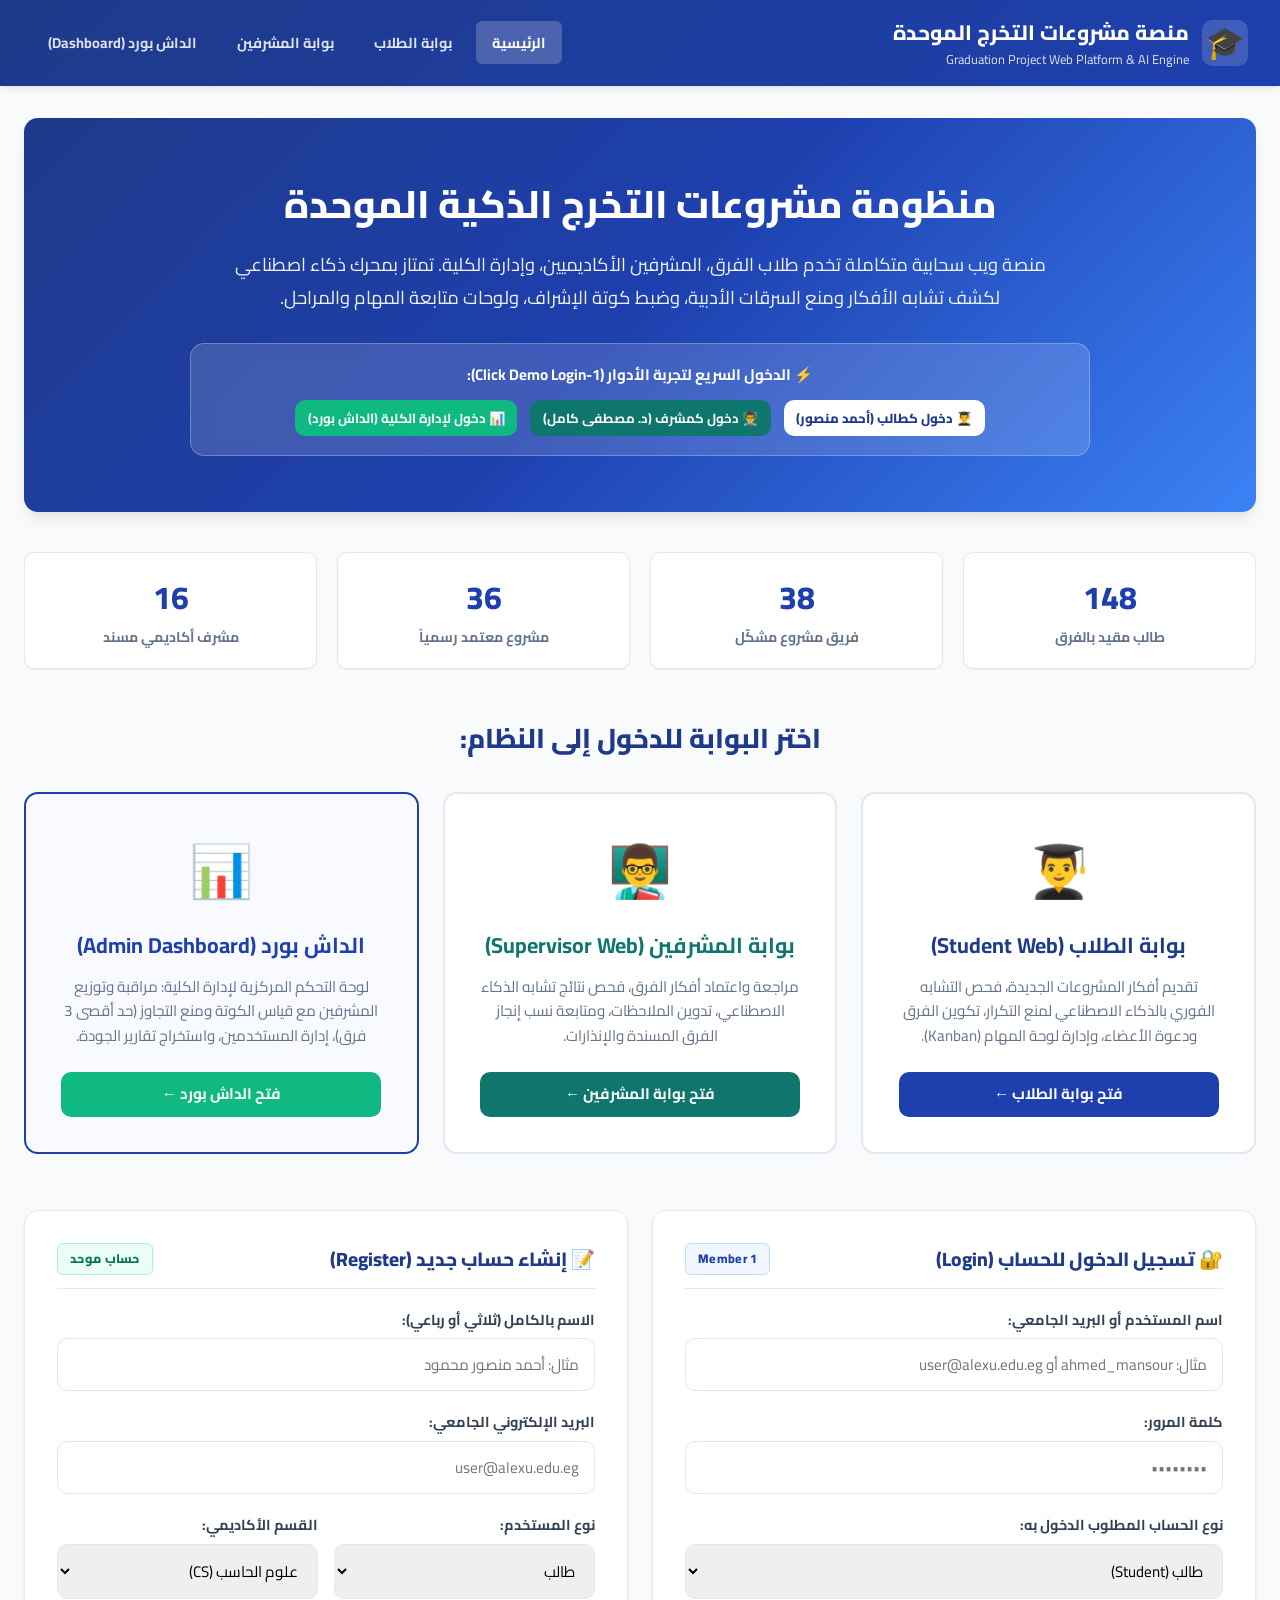
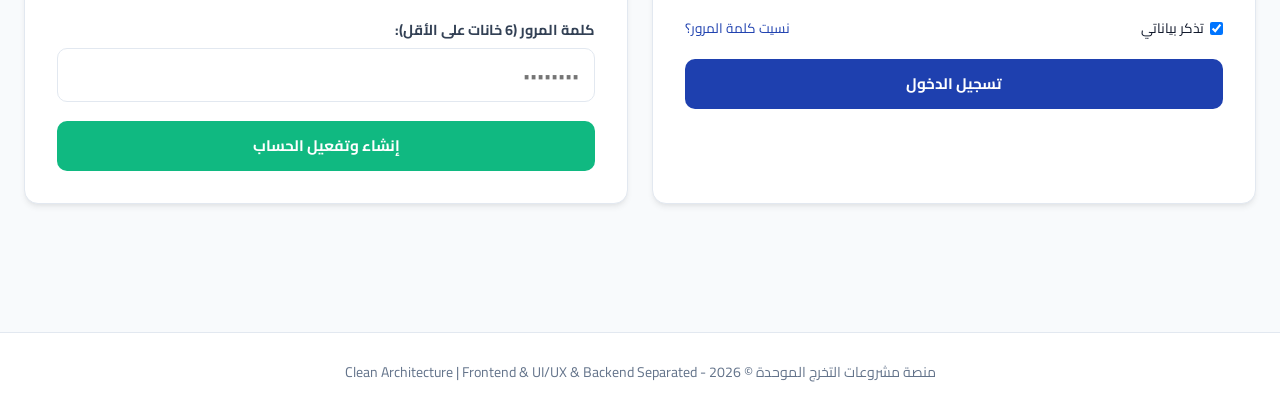
==== index.html @ f9559892 "." ====
<!DOCTYPE html>
<html lang="ar" dir="rtl">
<head>
    <meta charset="UTF-8">
    <meta http-equiv="refresh" content="0; url=Frontend/Pages/index.html">
    <title>جاري التحويل إلى منصة مشروعات التخرج...</title>
    <script>
        window.location.href = "Frontend/Pages/index.html";
    </script>
</head>
<body style="font-family: sans-serif; text-align: center; padding: 3rem;">
    <h2>جاري تحويلك إلى صفحة المنصة الرئيسية...</h2>
    <p>إذا لم يتم التحويل تلقائياً، <a href="Frontend/Pages/index.html">اضغط هنا لفتح الصفحة</a>.</p>
</body>
</html>
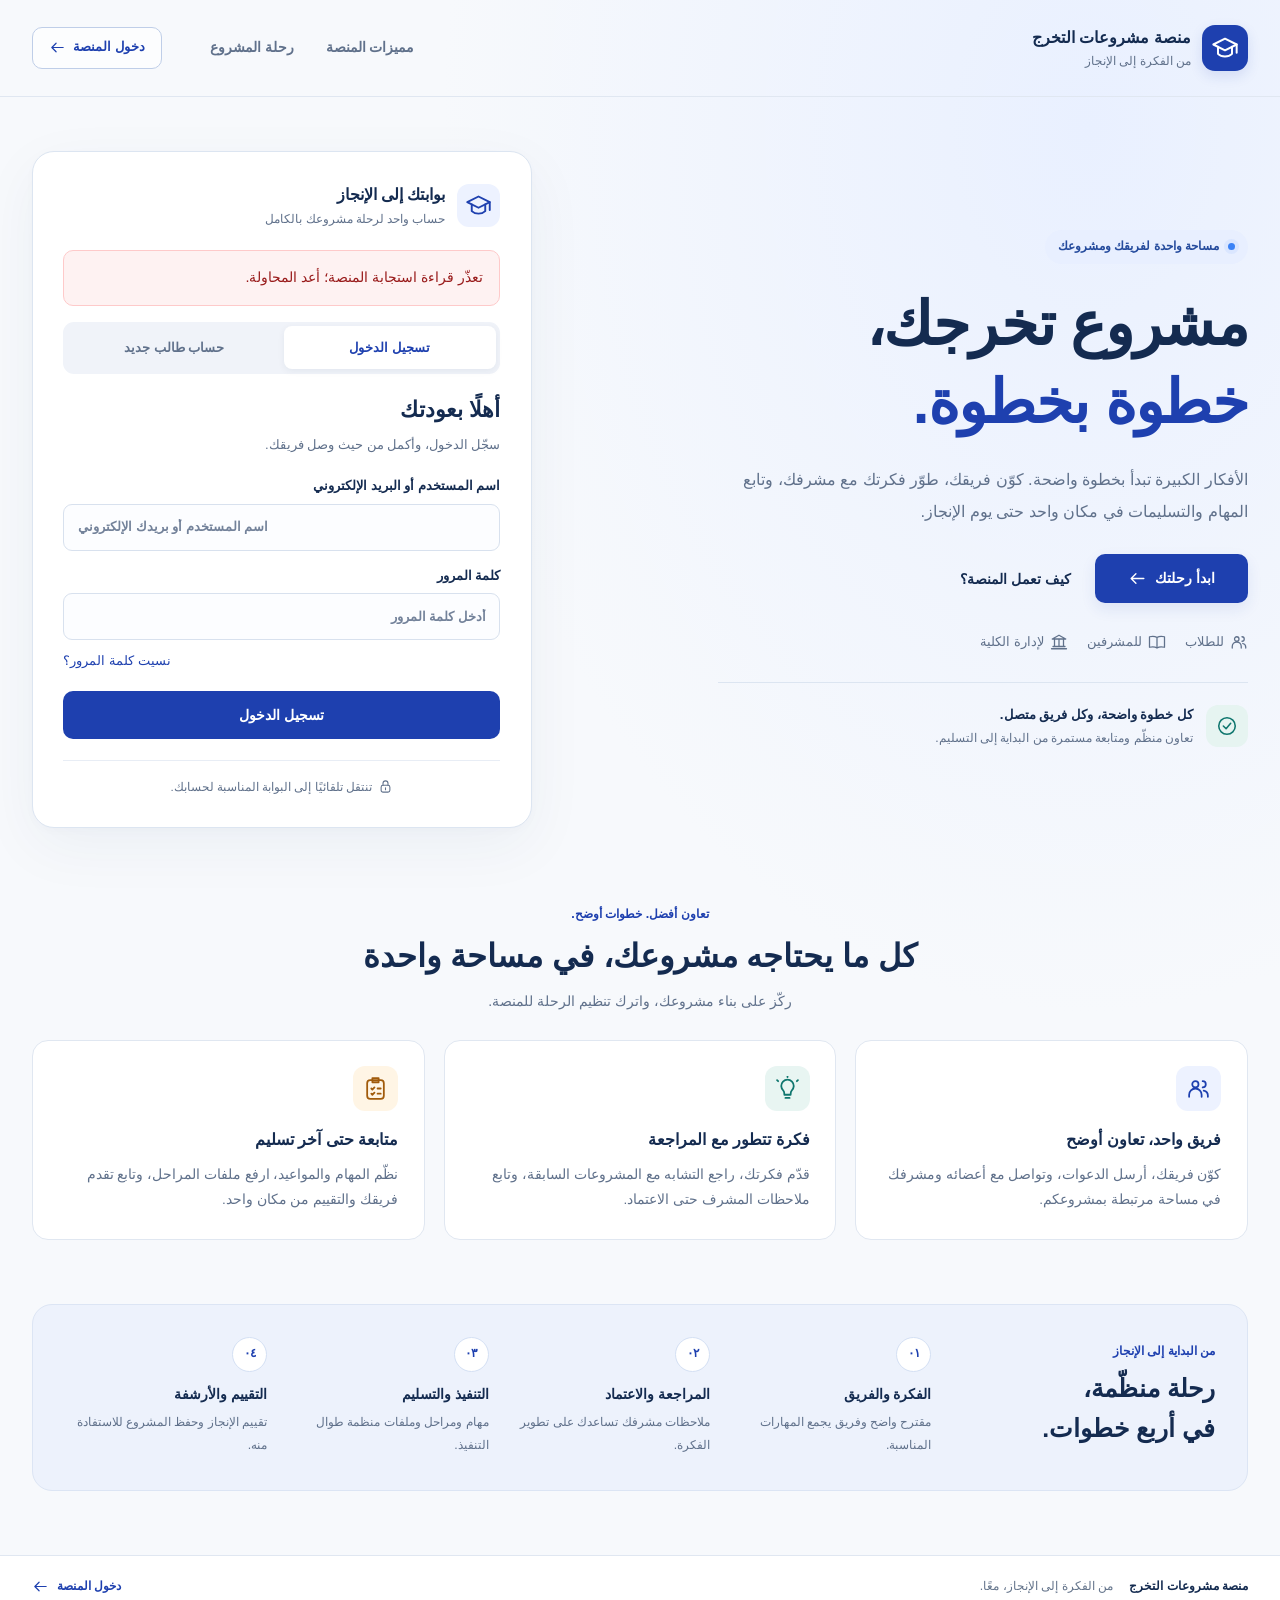
==== commit b1eb908b: "jlhl" ====
--- a/index.html
+++ b/index.html
@@ -1,15 +1,167 @@
-<!DOCTYPE html>
+<!doctype html>
 <html lang="ar" dir="rtl">
 <head>
-    <meta charset="UTF-8">
-    <meta http-equiv="refresh" content="0; url=Frontend/Pages/index.html">
-    <title>جاري التحويل إلى منصة مشروعات التخرج...</title>
-    <script>
-        window.location.href = "Frontend/Pages/index.html";
-    </script>
+    <meta charset="utf-8">
+    <meta name="viewport" content="width=device-width, initial-scale=1">
+    <meta name="description" content="منصة عربية تجمع فريق مشروع التخرج، مراجعة الأفكار، المهام والتسليمات في مساحة واحدة للطلاب والمشرفين وإدارة الكلية.">
+    <meta name="theme-color" content="#1e40af">
+    <title>منصة مشروعات التخرج | البداية</title>
+    <link rel="icon" href="UI_UX/Assets/favicon.svg" type="image/svg+xml">
+    <link rel="stylesheet" href="UI_UX/Styles/design-system.css">
+    <link rel="stylesheet" href="UI_UX/Styles/components.css">
+    <link rel="stylesheet" href="UI_UX/Styles/application.css">
+    <link rel="stylesheet" href="UI_UX/Styles/landing.css">
+    <script src="Frontend/Scripts/apiService.js" defer></script>
+    <script src="Frontend/Scripts/authController.js" defer></script>
 </head>
-<body style="font-family: sans-serif; text-align: center; padding: 3rem;">
-    <h2>جاري تحويلك إلى صفحة المنصة الرئيسية...</h2>
-    <p>إذا لم يتم التحويل تلقائياً، <a href="Frontend/Pages/index.html">اضغط هنا لفتح الصفحة</a>.</p>
+<body class="landing-page">
+    <svg class="landing-icon-definitions" xmlns="http://www.w3.org/2000/svg" aria-hidden="true">
+        <symbol id="landing-cap" viewBox="0 0 24 24"><path d="m2 9 10-5 10 5-10 5L2 9Z"/><path d="M6 11v6c3 3 9 3 12 0v-6M22 9v7"/></symbol>
+        <symbol id="landing-users" viewBox="0 0 24 24"><circle cx="9" cy="8" r="3"/><path d="M3 20v-2a6 6 0 0 1 12 0v2M16 5a3 3 0 0 1 0 6M17 14a5 5 0 0 1 4 5v1"/></symbol>
+        <symbol id="landing-book" viewBox="0 0 24 24"><path d="M12 6c-3-2-6-2-10-1v14c4-1 7-1 10 1 3-2 6-2 10-1V5c-4-1-7-1-10 1ZM12 6v14"/></symbol>
+        <symbol id="landing-building" viewBox="0 0 24 24"><path d="m3 8 9-5 9 5H3ZM2 21h20M4 18h16M6 8v10M12 8v10M18 8v10"/></symbol>
+        <symbol id="landing-idea" viewBox="0 0 24 24"><path d="M9 18h6M10 21h4M8 14a6 6 0 1 1 8 0c-1 1-1 2-1 4H9c0-2 0-3-1-4ZM12 1V0M3 5 2 4M21 5l1-1"/></symbol>
+        <symbol id="landing-tasks" viewBox="0 0 24 24"><rect x="4" y="4" width="16" height="18" rx="3"/><path d="M9 2h6v4H9ZM8 12l1 1 2-2M14 12h3M8 17l1 1 2-2M14 17h3"/></symbol>
+        <symbol id="landing-check" viewBox="0 0 24 24"><circle cx="12" cy="12" r="9"/><path d="m8 12 3 3 5-6"/></symbol>
+        <symbol id="landing-arrow" viewBox="0 0 24 24"><path d="M20 12H4m6-6-6 6 6 6"/></symbol>
+        <symbol id="landing-lock" viewBox="0 0 24 24"><rect x="5" y="10" width="14" height="11" rx="3"/><path d="M8 10V7a4 4 0 0 1 8 0v3M12 14v3"/></symbol>
+    </svg>
+    <a class="landing-skip-link" href="#account">انتقل إلى تسجيل الدخول</a>
+    <header class="site-header">
+        <a href="index.html" class="brand">
+            <span class="brand-mark" aria-hidden="true"><svg class="landing-icon"><use href="#landing-cap"/></svg></span>
+            <span>منصة مشروعات التخرج<small>من الفكرة إلى الإنجاز</small></span>
+        </a>
+        <nav class="landing-nav" aria-label="التنقل الرئيسي">
+            <a href="#features">مميزات المنصة</a>
+            <a href="#journey">رحلة المشروع</a>
+        </nav>
+        <a class="ui-btn ui-btn-outline ui-btn-sm landing-header-cta" href="#account">دخول المنصة<svg class="landing-icon" aria-hidden="true"><use href="#landing-arrow"/></svg></a>
+    </header>
+    <main class="landing-main">
+        <div class="landing-layout">
+            <section class="hero-copy" aria-labelledby="heroTitle">
+                <span class="eyebrow landing-eyebrow"><span class="landing-status-dot" aria-hidden="true"></span>مساحة واحدة لفريقك ومشروعك</span>
+                <h1 id="heroTitle">مشروع تخرجك،<br><span>خطوة بخطوة.</span></h1>
+                <p>الأفكار الكبيرة تبدأ بخطوة واضحة. كوّن فريقك، طوّر فكرتك مع مشرفك، وتابع المهام والتسليمات في مكان واحد حتى يوم الإنجاز.</p>
+                <div class="landing-hero-actions">
+                    <a class="ui-btn" href="#account">ابدأ رحلتك<svg class="landing-icon" aria-hidden="true"><use href="#landing-arrow"/></svg></a>
+                    <a class="landing-text-link" href="#journey">كيف تعمل المنصة؟</a>
+                </div>
+                <div class="audience-tags" aria-label="الفئات المستفيدة">
+                    <span><svg class="landing-icon" aria-hidden="true"><use href="#landing-users"/></svg>للطلاب</span>
+                    <span><svg class="landing-icon" aria-hidden="true"><use href="#landing-book"/></svg>للمشرفين</span>
+                    <span><svg class="landing-icon" aria-hidden="true"><use href="#landing-building"/></svg>لإدارة الكلية</span>
+                </div>
+                <div class="landing-highlight">
+                    <span class="landing-highlight-icon" aria-hidden="true"><svg class="landing-icon"><use href="#landing-check"/></svg></span>
+                    <p><strong>كل خطوة واضحة، وكل فريق متصل.</strong><span>تعاون منظّم ومتابعة مستمرة من البداية إلى التسليم.</span></p>
+                </div>
+            </section>
+            <section class="auth-card ui-card" id="account" aria-label="حسابك في المنصة" tabindex="-1">
+                <div class="landing-auth-heading">
+                    <span class="landing-auth-icon" aria-hidden="true"><svg class="landing-icon"><use href="#landing-cap"/></svg></span>
+                    <p>بوابتك إلى الإنجاز<small>حساب واحد لرحلة مشروعك بالكامل</small></p>
+                </div>
+                <div id="authMessage" class="message-box" role="status" aria-live="polite" hidden></div>
+                <div id="localEntryPanel" class="landing-local-entry" hidden>
+                    <span class="eyebrow">الصفحة الرئيسية للمشروع</span>
+                    <h2>جاهز تبدأ؟</h2>
+                    <p class="muted">شغّل <bdi>Start.cmd</bdi> من المجلد الرئيسي، ثم افتح المنصة لتسجيل الدخول ومتابعة مشروعك.</p>
+                    <a class="ui-btn" href="http://localhost:5000/">فتح المنصة</a>
+                    <p class="landing-local-address" dir="ltr">http://localhost:5000</p>
+                </div>
+                <div id="signedInPanel" hidden>
+                    <span class="eyebrow">أهلًا بعودتك</span>
+                    <h2 id="signedInName"></h2>
+                    <p class="muted">حسابك جاهز لمتابعة مشروع التخرج.</p>
+                    <a id="continueLink" class="ui-btn">الانتقال إلى بوابتك</a>
+                    <button id="switchAccount" class="text-button" type="button">تبديل الحساب</button>
+                </div>
+                <div id="authForms">
+                    <div class="auth-tabs" role="tablist" aria-label="خيارات الحساب">
+                        <button type="button" class="active" data-auth-tab="login" role="tab" aria-selected="true">تسجيل الدخول</button>
+                        <button type="button" data-auth-tab="register" role="tab" aria-selected="false">حساب طالب جديد</button>
+                    </div>
+                    <form id="loginForm" data-auth-form="login">
+                        <h2>أهلًا بعودتك</h2>
+                        <p class="muted">سجّل الدخول، وأكمل من حيث وصل فريقك.</p>
+                        <label for="loginUsername">اسم المستخدم أو البريد الإلكتروني<input id="loginUsername" class="ui-input" name="usernameOrEmail" autocomplete="username" dir="auto" placeholder="اسم المستخدم أو بريدك الإلكتروني" required maxlength="254"></label>
+                        <label for="loginPassword">كلمة المرور<input id="loginPassword" class="ui-input" name="password" type="password" autocomplete="current-password" placeholder="أدخل كلمة المرور" required maxlength="128"></label>
+                        <div class="landing-form-options"><button class="text-button" type="button" data-auth-tab="forgot">نسيت كلمة المرور؟</button></div>
+                        <button class="ui-btn" type="submit">تسجيل الدخول</button>
+                    </form>
+                    <form id="registerForm" data-auth-form="register" hidden>
+                        <h2>ابدأ رحلة مشروعك</h2>
+                        <p class="muted">أنشئ حساب طالب. حسابات المشرفين تُنشئها إدارة الكلية.</p>
+                        <label for="registerFullName">الاسم الكامل<input id="registerFullName" class="ui-input" name="fullName" autocomplete="name" placeholder="اسمك الكامل" required maxlength="100"></label>
+                        <label for="registerUsername">اسم المستخدم<input id="registerUsername" class="ui-input" name="username" autocomplete="username" dir="auto" placeholder="اختر اسم المستخدم" required minlength="3" maxlength="50"></label>
+                        <label for="registerEmail">البريد الإلكتروني<input id="registerEmail" class="ui-input" name="email" type="email" autocomplete="email" dir="ltr" placeholder="name@university.edu" required maxlength="254"></label>
+                        <div class="form-row">
+                            <label for="registerDepartment">القسم<input id="registerDepartment" class="ui-input" name="department" required maxlength="100" placeholder="علوم الحاسب"></label>
+                            <label for="registerAcademicId">الرقم الأكاديمي<input id="registerAcademicId" class="ui-input" name="academicId" dir="auto" maxlength="50" placeholder="اختياري"></label>
+                        </div>
+                        <label for="registerPassword">كلمة المرور<input id="registerPassword" class="ui-input" name="password" type="password" autocomplete="new-password" aria-describedby="registerPasswordHint" placeholder="اختر كلمة مرور" required minlength="8" maxlength="128"><small id="registerPasswordHint" class="landing-field-hint">٨ أحرف على الأقل.</small></label>
+                        <label for="registerConfirmPassword">تأكيد كلمة المرور<input id="registerConfirmPassword" class="ui-input" name="confirmPassword" type="password" autocomplete="new-password" placeholder="أعد كتابة كلمة المرور" required minlength="8" maxlength="128"></label>
+                        <button class="ui-btn" type="submit">إنشاء حساب الطالب</button>
+                    </form>
+                    <form id="forgotForm" data-auth-form="forgot" hidden>
+                        <h2>استعادة كلمة المرور</h2>
+                        <p class="muted">أدخل البريد المرتبط بحسابك للحصول على رابط الاستعادة.</p>
+                        <label for="forgotEmail">البريد الإلكتروني<input id="forgotEmail" class="ui-input" name="email" type="email" autocomplete="email" dir="ltr" placeholder="name@university.edu" required maxlength="254"></label>
+                        <button class="ui-btn" type="submit">طلب رابط الاستعادة</button>
+                        <button type="button" class="text-button" data-auth-tab="login">العودة لتسجيل الدخول</button>
+                    </form>
+                </div>
+                <form id="resetForm" data-auth-form="reset" hidden>
+                    <h2>كلمة مرور جديدة</h2>
+                    <p class="muted">اختر كلمة مرور من ٨ أحرف على الأقل.</p>
+                    <label for="resetPassword">كلمة المرور الجديدة<input id="resetPassword" class="ui-input" name="newPassword" type="password" autocomplete="new-password" placeholder="اختر كلمة مرور جديدة" required minlength="8" maxlength="128"></label>
+                    <label for="resetConfirmPassword">تأكيد كلمة المرور<input id="resetConfirmPassword" class="ui-input" name="confirmPassword" type="password" autocomplete="new-password" placeholder="أعد كتابة كلمة المرور" required minlength="8" maxlength="128"></label>
+                    <button class="ui-btn" type="submit">حفظ كلمة المرور</button>
+                </form>
+                <p class="landing-auth-note"><svg class="landing-icon" aria-hidden="true"><use href="#landing-lock"/></svg>تنتقل تلقائيًا إلى البوابة المناسبة لحسابك.</p>
+            </section>
+        </div>
+        <section class="landing-section" id="features" aria-labelledby="featuresTitle">
+            <div class="landing-section-heading">
+                <span class="eyebrow">تعاون أفضل. خطوات أوضح.</span>
+                <h2 id="featuresTitle">كل ما يحتاجه مشروعك، في مساحة واحدة</h2>
+                <p>ركّز على بناء مشروعك، واترك تنظيم الرحلة للمنصة.</p>
+            </div>
+            <div class="landing-features">
+                <article class="landing-feature">
+                    <span class="landing-feature-icon" aria-hidden="true"><svg class="landing-icon"><use href="#landing-users"/></svg></span>
+                    <h3>فريق واحد، تعاون أوضح</h3>
+                    <p>كوّن فريقك، أرسل الدعوات، وتواصل مع أعضائه ومشرفك في مساحة مرتبطة بمشروعكم.</p>
+                </article>
+                <article class="landing-feature landing-feature-teal">
+                    <span class="landing-feature-icon" aria-hidden="true"><svg class="landing-icon"><use href="#landing-idea"/></svg></span>
+                    <h3>فكرة تتطور مع المراجعة</h3>
+                    <p>قدّم فكرتك، راجع التشابه مع المشروعات السابقة، وتابع ملاحظات المشرف حتى الاعتماد.</p>
+                </article>
+                <article class="landing-feature landing-feature-amber">
+                    <span class="landing-feature-icon" aria-hidden="true"><svg class="landing-icon"><use href="#landing-tasks"/></svg></span>
+                    <h3>متابعة حتى آخر تسليم</h3>
+                    <p>نظّم المهام والمواعيد، ارفع ملفات المراحل، وتابع تقدم فريقك والتقييم من مكان واحد.</p>
+                </article>
+            </div>
+        </section>
+        <section class="landing-section landing-journey" id="journey" aria-labelledby="journeyTitle">
+            <div class="landing-journey-heading">
+                <span class="eyebrow">من البداية إلى الإنجاز</span>
+                <h2 id="journeyTitle">رحلة منظّمة،<br>في أربع خطوات.</h2>
+            </div>
+            <ol class="landing-journey-steps">
+                <li><span class="landing-step-number" aria-hidden="true">٠١</span><h3>الفكرة والفريق</h3><p>مقترح واضح وفريق يجمع المهارات المناسبة.</p></li>
+                <li><span class="landing-step-number" aria-hidden="true">٠٢</span><h3>المراجعة والاعتماد</h3><p>ملاحظات مشرفك تساعدك على تطوير الفكرة.</p></li>
+                <li><span class="landing-step-number" aria-hidden="true">٠٣</span><h3>التنفيذ والتسليم</h3><p>مهام ومراحل وملفات منظمة طوال التنفيذ.</p></li>
+                <li><span class="landing-step-number" aria-hidden="true">٠٤</span><h3>التقييم والأرشفة</h3><p>تقييم الإنجاز وحفظ المشروع للاستفادة منه.</p></li>
+            </ol>
+        </section>
+    </main>
+    <footer class="site-footer">
+        <div class="landing-footer-inner"><p><strong>منصة مشروعات التخرج</strong><span>من الفكرة إلى الإنجاز، معًا.</span></p><a href="#account">دخول المنصة<svg class="landing-icon" aria-hidden="true"><use href="#landing-arrow"/></svg></a></div>
+    </footer>
 </body>
 </html>
--- a/UI_UX/Styles/design-system.css
+++ b/UI_UX/Styles/design-system.css
@@ -0,0 +1,98 @@
+/* ==========================================================================
+   UI/UX DESIGN SYSTEM - GRADUATION PLATFORM
+   Contains: CSS Variables, Typography, Spacing, and Global Reset
+   Modify this file to change the core look & feel, brand colors, and font styles.
+   ========================================================================== */
+
+:root {
+    /* Brand Colors */
+    --color-primary: #1e40af;       /* Navy Blue Primary */
+    --color-primary-light: #3b82f6; /* Accent Blue */
+    --color-primary-dark: #1e3a8a;  /* Deep Navy */
+    --color-secondary: #0f766e;     /* Teal */
+    --color-accent: #f59e0b;        /* Amber */
+    --color-success: #10b981;       /* Emerald Green */
+    --color-danger: #ef4444;        /* Crimson Red */
+    --color-warning: #f59e0b;       /* Amber Warning */
+
+    /* Neutral Background & Surface Colors */
+    --color-bg: #f8fafc;
+    --color-surface: #ffffff;
+    --color-surface-muted: #f1f5f9;
+    --color-sidebar: #0f172a;       /* Dark Slate */
+
+    /* Typography Colors */
+    --text-primary: #0f172a;
+    --text-secondary: #334155;
+    --text-muted: #64748b;
+    --text-inverse: #ffffff;
+
+    /* Border & Divider Colors */
+    --border-color: #e2e8f0;
+    --border-light: #f1f5f9;
+    --border-dark: #cbd5e1;
+
+    /* Elevation & Shadows */
+    --shadow-sm: 0 1px 2px 0 rgba(0, 0, 0, 0.05);
+    --shadow-md: 0 4px 6px -1px rgba(0, 0, 0, 0.07), 0 2px 4px -2px rgba(0, 0, 0, 0.05);
+    --shadow-lg: 0 10px 15px -3px rgba(0, 0, 0, 0.08), 0 4px 6px -4px rgba(0, 0, 0, 0.04);
+    --shadow-xl: 0 20px 25px -5px rgba(0, 0, 0, 0.1), 0 8px 10px -6px rgba(0, 0, 0, 0.04);
+
+    /* Border Radius */
+    --radius-sm: 6px;
+    --radius-md: 10px;
+    --radius-lg: 14px;
+    --radius-full: 9999px;
+
+    /* Transitions */
+    --transition-fast: 0.15s ease;
+    --transition-normal: 0.25s ease;
+}
+
+/* Global Reset & Base Typography */
+* {
+    box-sizing: border-box;
+    margin: 0;
+    padding: 0;
+    font-family: 'Cairo', -apple-system, BlinkMacSystemFont, 'Segoe UI', Roboto, sans-serif;
+}
+
+body {
+    background-color: var(--color-bg);
+    color: var(--text-primary);
+    min-height: 100vh;
+    display: flex;
+    flex-direction: column;
+    direction: rtl;
+    line-height: 1.6;
+}
+
+/* Layout Containers */
+.app-container {
+    max-width: 1400px;
+    margin: 2rem auto;
+    padding: 0 1.5rem;
+    flex: 1;
+    width: 100%;
+}
+
+.grid-2 {
+    display: grid;
+    grid-template-columns: repeat(auto-fit, minmax(460px, 1fr));
+    gap: 1.5rem;
+    margin-bottom: 2rem;
+}
+
+.grid-3 {
+    display: grid;
+    grid-template-columns: repeat(auto-fit, minmax(320px, 1fr));
+    gap: 1.5rem;
+    margin-bottom: 2rem;
+}
+
+.grid-4 {
+    display: grid;
+    grid-template-columns: repeat(auto-fit, minmax(240px, 1fr));
+    gap: 1.25rem;
+    margin-bottom: 2rem;
+}
--- a/UI_UX/Styles/components.css
+++ b/UI_UX/Styles/components.css
@@ -0,0 +1,282 @@
+/* ==========================================================================
+   UI/UX COMPONENT STYLES - GRADUATION PLATFORM
+   Contains: Navigation, Buttons, Cards, Badges, Inputs, Kanban, Progress Bars
+   Modify this file to customize individual UI components independently.
+   ========================================================================== */
+
+/* Navbar */
+.app-navbar {
+    background: linear-gradient(135deg, var(--color-primary-dark) 0%, var(--color-primary) 100%);
+    color: var(--text-inverse);
+    padding: 1rem 2rem;
+    box-shadow: var(--shadow-md);
+    position: sticky;
+    top: 0;
+    z-index: 50;
+}
+
+.navbar-inner {
+    max-width: 1400px;
+    margin: 0 auto;
+    display: flex;
+    justify-content: space-between;
+    align-items: center;
+    flex-wrap: wrap;
+    gap: 1rem;
+}
+
+.brand-wrapper {
+    display: flex;
+    align-items: center;
+    gap: 0.8rem;
+    text-decoration: none;
+    color: var(--text-inverse);
+}
+
+.brand-icon {
+    font-size: 2rem;
+    background: rgba(255, 255, 255, 0.15);
+    width: 46px;
+    height: 46px;
+    display: flex;
+    align-items: center;
+    justify-content: center;
+    border-radius: var(--radius-md);
+}
+
+.brand-title h1 {
+    font-size: 1.3rem;
+    font-weight: 800;
+}
+
+.brand-title p {
+    font-size: 0.8rem;
+    opacity: 0.85;
+}
+
+.nav-menu {
+    display: flex;
+    align-items: center;
+    gap: 0.5rem;
+    list-style: none;
+}
+
+.nav-item {
+    color: rgba(255, 255, 255, 0.85);
+    text-decoration: none;
+    font-weight: 700;
+    font-size: 0.9rem;
+    padding: 0.5rem 1rem;
+    border-radius: var(--radius-sm);
+    transition: all var(--transition-fast);
+}
+
+.nav-item:hover, .nav-item.active {
+    color: var(--text-inverse);
+    background: rgba(255, 255, 255, 0.2);
+}
+
+/* Cards */
+.ui-card {
+    background: var(--color-surface);
+    border-radius: var(--radius-lg);
+    padding: 1.5rem;
+    border: 1px solid var(--border-color);
+    box-shadow: var(--shadow-sm);
+    transition: transform var(--transition-fast), box-shadow var(--transition-fast);
+}
+
+.ui-card:hover {
+    box-shadow: var(--shadow-md);
+}
+
+.ui-card-header {
+    display: flex;
+    justify-content: space-between;
+    align-items: center;
+    margin-bottom: 1.2rem;
+    padding-bottom: 0.8rem;
+    border-bottom: 1px solid var(--border-color);
+}
+
+.ui-card-title {
+    font-size: 1.2rem;
+    font-weight: 800;
+    color: var(--color-primary-dark);
+}
+
+/* Badges */
+.ui-badge {
+    display: inline-block;
+    padding: 0.3rem 0.75rem;
+    border-radius: var(--radius-sm);
+    font-size: 0.78rem;
+    font-weight: 800;
+    letter-spacing: 0.3px;
+}
+
+.ui-badge-student { background: #eff6ff; color: #1e40af; border: 1px solid #bfdbfe; }
+.ui-badge-supervisor { background: #fffbeb; color: #b45309; border: 1px solid #fde68a; }
+.ui-badge-admin { background: #fef2f2; color: #b91c1c; border: 1px solid #fecaca; }
+.ui-badge-approved { background: #ecfdf5; color: #047857; border: 1px solid #a7f3d0; }
+.ui-badge-pending { background: #fffbeb; color: #b45309; border: 1px solid #fde68a; }
+
+/* Buttons */
+.ui-btn {
+    display: inline-flex;
+    align-items: center;
+    justify-content: center;
+    gap: 0.5rem;
+    background: var(--color-primary);
+    color: var(--text-inverse);
+    border: none;
+    padding: 0.65rem 1.4rem;
+    border-radius: var(--radius-md);
+    font-weight: 700;
+    font-size: 0.95rem;
+    cursor: pointer;
+    transition: all var(--transition-fast);
+    text-decoration: none;
+}
+
+.ui-btn:hover { background: var(--color-primary-dark); transform: translateY(-1px); }
+.ui-btn-success { background: var(--color-success); }
+.ui-btn-success:hover { background: #059669; }
+.ui-btn-danger { background: var(--color-danger); }
+.ui-btn-danger:hover { background: #dc2626; }
+.ui-btn-outline { background: transparent; border: 1px solid var(--border-color); color: var(--text-primary); }
+.ui-btn-outline:hover { background: var(--color-surface-muted); }
+.ui-btn-sm { padding: 0.35rem 0.8rem; font-size: 0.82rem; }
+
+/* Form Controls */
+.ui-form-group {
+    margin-bottom: 1.2rem;
+}
+
+.ui-form-group label {
+    display: block;
+    margin-bottom: 0.45rem;
+    font-weight: 700;
+    font-size: 0.9rem;
+    color: var(--text-secondary);
+}
+
+.ui-input {
+    width: 100%;
+    padding: 0.7rem 0.95rem;
+    border: 1px solid var(--border-color);
+    border-radius: var(--radius-md);
+    font-size: 0.95rem;
+    outline: none;
+    transition: border-color var(--transition-fast), box-shadow var(--transition-fast);
+}
+
+.ui-input:focus {
+    border-color: var(--color-primary);
+    box-shadow: 0 0 0 3px rgba(30, 64, 175, 0.12);
+}
+
+/* Kanban Board Component */
+.kanban-grid {
+    display: grid;
+    grid-template-columns: repeat(auto-fit, minmax(300px, 1fr));
+    gap: 1.25rem;
+}
+
+.kanban-col {
+    background: var(--color-surface-muted);
+    border-radius: var(--radius-lg);
+    padding: 1.2rem;
+    min-height: 440px;
+    display: flex;
+    flex-direction: column;
+}
+
+.kanban-col-header {
+    display: flex;
+    justify-content: space-between;
+    align-items: center;
+    margin-bottom: 1rem;
+    padding-bottom: 0.6rem;
+    border-bottom: 2px solid var(--border-dark);
+}
+
+.kanban-col-header h3 {
+    font-size: 1.05rem;
+    font-weight: 800;
+}
+
+.kanban-item-card {
+    background: var(--color-surface);
+    padding: 1.1rem;
+    border-radius: var(--radius-md);
+    box-shadow: var(--shadow-sm);
+    border-right: 4px solid var(--color-primary);
+    margin-bottom: 0.85rem;
+    transition: all var(--transition-fast);
+}
+
+.kanban-item-card:hover {
+    transform: translateY(-2px);
+    box-shadow: var(--shadow-md);
+}
+
+.kanban-item-card.in-progress { border-right-color: var(--color-accent); }
+.kanban-item-card.completed { border-right-color: var(--color-success); }
+
+/* Progress Gauge */
+.ui-progress-box {
+    background: var(--border-color);
+    border-radius: var(--radius-full);
+    height: 14px;
+    overflow: hidden;
+    margin: 0.6rem 0;
+}
+
+.ui-progress-bar {
+    background: linear-gradient(90deg, #10b981, #059669);
+    height: 100%;
+    border-radius: var(--radius-full);
+    transition: width 0.4s ease;
+}
+
+/* Alert Boxes */
+.ui-alert {
+    padding: 0.9rem 1.25rem;
+    border-radius: var(--radius-md);
+    margin-bottom: 1rem;
+    font-size: 0.9rem;
+    font-weight: 700;
+    display: flex;
+    align-items: center;
+    gap: 0.7rem;
+}
+
+.ui-alert-danger { background: #fef2f2; color: #991b1b; border: 1px solid #fecaca; }
+.ui-alert-warning { background: #fffbeb; color: #92400e; border: 1px solid #fde68a; }
+.ui-alert-success { background: #ecfdf5; color: #065f46; border: 1px solid #a7f3d0; }
+
+/* Table Styles */
+.ui-table {
+    width: 100%;
+    border-collapse: collapse;
+    text-align: right;
+    font-size: 0.92rem;
+}
+
+.ui-table th {
+    background: var(--color-surface-muted);
+    color: var(--text-secondary);
+    font-weight: 800;
+    padding: 0.85rem 1rem;
+    border-bottom: 2px solid var(--border-color);
+}
+
+.ui-table td {
+    padding: 0.9rem 1rem;
+    border-bottom: 1px solid var(--border-color);
+}
+
+.ui-table tr:hover td {
+    background: #f8fafc;
+}
--- a/UI_UX/Styles/application.css
+++ b/UI_UX/Styles/application.css
@@ -0,0 +1,148 @@
+[hidden] { display: none !important; }
+a { color: var(--color-primary); }
+button, input, select, textarea { font: inherit; }
+button { cursor: pointer; }
+button:disabled { cursor: not-allowed; opacity: .55; }
+:focus-visible { outline: 3px solid var(--color-primary-light); outline-offset: 3px; }
+.ui-btn { display: inline-flex; align-items: center; justify-content: center; gap: .45rem; text-decoration: none; }
+.ui-btn-outline { color: var(--color-primary); }
+.ui-btn.ui-btn-outline:hover { color: var(--color-primary-dark); }
+.brand { display: flex; align-items: center; gap: .8rem; color: var(--text-primary); text-decoration: none; font-size: 1.1rem; font-weight: 800; }
+.brand small { display: block; color: var(--text-muted); font-size: .73rem; font-weight: 500; }
+.brand-mark { background: #e9efff; width: 47px; height: 47px; display: grid; place-items: center; border-radius: 14px; font-size: 1.6rem; flex-shrink: 0; }
+.site-header { width: 100%; max-width: 1300px; margin: auto; padding: 1.5rem 2rem; display: flex; justify-content: space-between; align-items: center; gap: 1rem; }
+.landing-page { background: radial-gradient(ellipse at 95% 12%, #e7edff 0, transparent 45%), #f8fafc; }
+.landing-layout { max-width: 1220px; width: 100%; margin: 2rem auto 3rem; padding: 0 2rem; display: grid; grid-template-columns: 1.08fr .92fr; gap: 5rem; align-items: start; flex: 1; }
+.hero-copy { padding-top: 2rem; }
+.eyebrow { color: var(--color-primary); font-size: .88rem; font-weight: 800; display: inline-block; margin-bottom: .8rem; }
+.hero-copy h1 { font-size: clamp(2.2rem, 4.5vw, 3.8rem); line-height: 1.3; letter-spacing: -1px; margin-bottom: 1.25rem; }
+.hero-copy h1 span { color: var(--color-primary); }
+.hero-copy > p { font-size: 1.05rem; max-width: 540px; line-height: 1.9; color: var(--text-secondary); margin-bottom: 2rem; }
+.journey-card { background: #ffffffbd; border: 1px solid #dce4f2; border-radius: 20px; padding: 1.4rem; max-width: 470px; }
+.journey-step { display: flex; gap: 1rem; align-items: center; padding: .5rem 0; }
+.journey-step > span { background: #e9efff; color: var(--color-primary); width: 36px; height: 36px; display: grid; place-items: center; border-radius: 50%; font-weight: 800; flex-shrink: 0; }
+.journey-step small { display: block; color: var(--text-muted); font-size: .8rem; }
+.audience-tags { display: flex; flex-wrap: wrap; gap: 1rem; margin-top: 1.5rem; color: var(--text-secondary); font-size: .85rem; }
+.auth-card { padding: 2rem; border-radius: 22px; box-shadow: 0 16px 55px #172d6610; }
+.auth-card h2 { font-size: 1.5rem; margin: .8rem 0 .3rem; }
+.auth-card .muted { margin-bottom: 1.25rem; }
+.auth-card form { display: flex; flex-direction: column; gap: .85rem; }
+.auth-tabs { display: flex; padding: .3rem; background: #f1f5f9; border-radius: 12px; gap: .25rem; }
+.auth-tabs button { flex: 1; border: 0; border-radius: 9px; padding: .7rem .4rem; background: transparent; color: var(--text-secondary); font-weight: 700; font-size: .88rem; }
+.auth-tabs .active { background: white; color: var(--color-primary); box-shadow: 0 2px 8px #182c5810; }
+label { font-size: .9rem; font-weight: 600; display: flex; flex-direction: column; gap: .4rem; min-width: 0; }
+.ui-input { width: 100%; border-radius: 9px; min-width: 0; background: white; }
+textarea.ui-input { resize: vertical; }
+.form-row { display: grid; grid-template-columns: repeat(2, minmax(0, 1fr)); gap: 1rem; }
+.text-button { background: none; border: 0; color: var(--color-primary); padding: .5rem; text-decoration: underline; font-size: .88rem; }
+.muted { color: var(--text-muted); font-size: .9rem; }
+.site-footer { text-align: center; color: var(--text-muted); padding: 1.4rem; font-size: .78rem; border-top: 1px solid var(--border-color); }
+.message-box { padding: .85rem 1rem; margin: .5rem 0 1rem; border-radius: 10px; font-size: .9rem; line-height: 1.8; overflow-wrap: anywhere; }
+.message-box.success { background: #ecfdf5; color: #065f46; border: 1px solid #a7f3d0; }
+.message-box.error { background: #fef2f2; color: #991b1b; border: 1px solid #fecaca; }
+.message-box.warning { background: #fffbeb; color: #92400e; border: 1px solid #fde68a; }
+.loading-state { min-height: 50vh; display: grid; place-items: center; color: var(--text-muted); padding: 2rem; }
+.app-header { min-height: 78px; background: white; border-bottom: 1px solid var(--border-color); padding: .9rem 1.7rem; display: flex; justify-content: space-between; align-items: center; gap: 1rem; position: sticky; top: 0; z-index: 25; }
+.header-start, .header-actions, .user-identity { display: flex; align-items: center; gap: .8rem; min-width: 0; }
+.user-avatar { width: 38px; height: 38px; background: #e9efff; color: var(--color-primary); display: grid; place-items: center; border-radius: 50%; font-weight: 800; flex-shrink: 0; }
+.user-name { font-size: .82rem; max-width: 190px; overflow: hidden; text-overflow: ellipsis; white-space: nowrap; }
+.user-name small { display: block; font-size: .7rem; color: var(--text-muted); }
+.icon-button { display: grid; place-items: center; width: 38px; height: 38px; background: white; border: 1px solid var(--border-color); border-radius: 10px; color: var(--text-primary); flex-shrink: 0; }
+.menu-toggle { display: none; }
+.workspace-layout { display: grid; grid-template-columns: 235px minmax(0, 1fr); min-height: calc(100vh - 78px); }
+.sidebar { background: #112449; color: #e2e8f0; padding: 1.5rem .9rem; position: sticky; top: 78px; height: calc(100vh - 78px); overflow-y: auto; }
+.sidebar-label { font-size: .7rem; color: #9fb0cf; padding: 0 .8rem 1rem; }
+.nav-item { display: flex; width: 100%; align-items: center; gap: .8rem; text-align: right; background: transparent; border: 0; padding: .8rem .95rem; color: #d2ddf2; border-radius: 10px; margin-bottom: .35rem; font-size: .88rem; }
+.nav-item span:first-child { width: 20px; text-align: center; }
+.nav-item:hover { background: #ffffff12; }
+.nav-item.active { background: #2854bb; color: white; }
+.nav-badge { margin-right: auto; background: #f59e0b; color: #112449; border-radius: 20px; min-width: 23px; padding: 0 .4rem; font-size: .75rem; }
+.sidebar-note { margin: 1.8rem .8rem 0; padding-top: 1rem; border-top: 1px solid #ffffff1c; color: #9fb0cf; font-size: .73rem; }
+.workspace { padding: 2rem; min-width: 0; max-width: 1550px; width: 100%; margin-inline: auto; }
+.page-heading { margin-bottom: 1.8rem; display: flex; justify-content: space-between; align-items: center; flex-wrap: wrap; gap: 1rem; }
+.page-heading h1 { font-size: 1.65rem; line-height: 1.5; }
+.page-heading p { margin-top: .2rem; }
+.toolbar { display: flex; justify-content: space-between; align-items: center; gap: 1rem; flex-wrap: wrap; margin-bottom: 1.4rem; }
+.team-picker { display: flex; align-items: center; gap: .8rem; font-size: .85rem; max-width: 540px; min-width: 0; }
+.team-picker select { flex: 1; width: 330px; max-width: 100%; }
+.content-stack { display: flex; flex-direction: column; gap: 1.4rem; }
+.card { background: white; border: 1px solid var(--border-color); border-radius: 15px; padding: 1.4rem; min-width: 0; overflow-wrap: anywhere; box-shadow: 0 4px 16px #15284404; }
+.card h2 { font-size: 1.12rem; margin-bottom: .85rem; }
+.card h3 { font-size: 1rem; margin-bottom: .4rem; }
+.card-heading { display: flex; justify-content: space-between; gap: .8rem; align-items: center; flex-wrap: wrap; margin-bottom: 1rem; }
+.card-heading h2 { margin: 0; }
+.card-actions { display: flex; gap: .5rem; flex-wrap: wrap; margin-top: 1rem; align-items: center; }
+.card form { display: flex; flex-direction: column; gap: 1rem; }
+.stat-grid { display: grid; grid-template-columns: repeat(4, minmax(0, 1fr)); gap: 1rem; margin-bottom: 1.5rem; }
+.stat-card { padding: 1.15rem; background: white; border: 1px solid var(--border-color); border-radius: 14px; display: flex; flex-direction: column; gap: .45rem; }
+.stat-card small { color: var(--text-muted); font-size: .8rem; }
+.stat-card strong { font-size: 1.8rem; color: var(--color-primary-dark); line-height: 1.4; }
+.stat-card.danger strong { color: #b91c1c; }
+.cards-grid, .grid-2 { display: grid; grid-template-columns: repeat(auto-fit, minmax(min(100%, 310px), 1fr)); gap: 1.3rem; margin: 0; }
+.team-card { transition: border-color .15s, box-shadow .15s; }
+.team-card.selected { border-color: #93b4ff; box-shadow: 0 0 0 2px #e4edff; }
+.team-card p { margin: .65rem 0; }
+.progress-track { height: 8px; border-radius: 8px; background: #e2e8f0; overflow: hidden; margin: .8rem 0 .5rem; }
+.progress-fill { height: 100%; background: var(--color-primary-light); border-radius: 8px; transition: width .2s; }
+.progress-text { display: flex; justify-content: space-between; color: var(--text-muted); font-size: .76rem; gap: 1rem; }
+.badge { display: inline-flex; align-items: center; border-radius: 30px; padding: .25rem .65rem; font-size: .72rem; font-weight: 700; background: #eff6ff; color: #1e40af; max-width: 100%; white-space: nowrap; }
+.badge.green { background: #ecfdf5; color: #047857; }
+.badge.amber { background: #fffbeb; color: #92400e; }
+.badge.red { background: #fef2f2; color: #b91c1c; }
+.badge.gray { background: #f1f5f9; color: #475569; }
+.chips { display: flex; flex-wrap: wrap; gap: .4rem; margin: .7rem 0; }
+.chip { background: #f1f5f9; color: #475569; border: 1px solid #e2e8f0; border-radius: 6px; padding: .2rem .5rem; font-size: .75rem; overflow-wrap: anywhere; }
+.empty-state { padding: 2.3rem 1rem; text-align: center; background: #fff; border: 1px dashed #cbd5e1; border-radius: 14px; color: var(--text-muted); }
+.empty-state strong { display: block; color: var(--text-primary); font-size: 1.05rem; margin-bottom: .5rem; }
+.empty-state p { margin-bottom: .8rem; }
+.table-wrap { width: 100%; overflow-x: auto; border: 1px solid var(--border-color); border-radius: 11px; }
+table { border-collapse: collapse; width: 100%; min-width: 560px; font-size: .83rem; text-align: right; }
+th { background: #f8fafc; color: var(--text-secondary); font-size: .77rem; white-space: nowrap; padding: .8rem 1rem; }
+td { border-top: 1px solid var(--border-color); padding: .85rem 1rem; vertical-align: middle; }
+td .ui-btn { white-space: nowrap; }
+.review-history { margin-top: 1rem; border-top: 1px solid var(--border-color); padding-top: .9rem; }
+.review-entry { border-right: 3px solid #bfdbfe; padding: .1rem .8rem; margin: .8rem 0; }
+.review-entry p { white-space: pre-wrap; margin: .4rem 0; font-size: .88rem; }
+.kanban { display: grid; grid-template-columns: repeat(3, minmax(0, 1fr)); gap: 1rem; align-items: start; }
+.kanban-column { background: #f1f5f9; border: 1px solid #e2e8f0; padding: 1rem; border-radius: 14px; min-height: 220px; }
+.kanban-column > h2 { font-size: .9rem; display: flex; justify-content: space-between; margin-bottom: .9rem; }
+.kanban-column.drag-over { border-color: var(--color-primary-light); background: #eaf0ff; }
+.task-card { background: white; border: 1px solid var(--border-color); border-right: 4px solid #94a3b8; border-radius: 10px; padding: 1rem; margin-bottom: .9rem; overflow-wrap: anywhere; }
+.task-card[data-status="InProgress"] { border-right-color: #f59e0b; }
+.task-card[data-status="Completed"] { border-right-color: #10b981; }
+.task-card[draggable="true"] { cursor: grab; }
+.task-card h3 { font-size: .91rem; margin: .65rem 0; }
+.task-card .muted { font-size: .75rem; }
+.task-card .card-actions { gap: .3rem; }
+.task-card .ui-btn { font-size: .72rem; padding: .4rem .55rem; }
+.phase-list { display: flex; flex-direction: column; gap: 1rem; }
+.phase-heading { display: flex; gap: .9rem; align-items: flex-start; }
+.phase-number { background: #eff6ff; color: var(--color-primary); padding: .45rem .7rem; border-radius: 10px; font-weight: 800; }
+.submission-row { background: #f8fafc; padding: 1rem; border-radius: 10px; margin-top: 1rem; }
+.submission-row .card-heading { margin-bottom: .5rem; }
+.check-options { display: flex; flex-wrap: wrap; gap: .65rem 1.2rem; }
+.permission-options { display: grid; gap: .9rem; margin-top: .8rem; }
+.permission-options label { display: grid; grid-template-columns: 20px minmax(0, 1fr); gap: .25rem .5rem; align-items: start; }
+.permission-options small { grid-column: 2; }
+.check-options label, .inline-check { display: inline-flex; flex-direction: row; align-items: center; gap: .5rem; font-size: .85rem; }
+input[type="checkbox"] { width: 17px; height: 17px; accent-color: var(--color-primary); }
+.notification { border-right: 4px solid #cbd5e1; }
+.notification.unread { border-right-color: var(--color-primary-light); background: #f9fbff; }
+.notification p { white-space: pre-wrap; margin: .65rem 0; }
+.mail-body { white-space: pre-wrap; overflow-wrap: anywhere; font-size: .85rem; background: #f8fafc; padding: .85rem; border-radius: 8px; margin-top: .6rem; }
+.mail-body a { overflow-wrap: anywhere; }
+dialog { width: min(720px, calc(100vw - 32px)); max-height: calc(100vh - 48px); overflow-y: auto; border: 0; border-radius: 18px; padding: 1.6rem; margin: auto; box-shadow: 0 24px 90px #0f172a40; color: var(--text-primary); }
+dialog::backdrop { background: #10234380; backdrop-filter: blur(3px); }
+.dialog-heading { display: flex; align-items: center; justify-content: space-between; gap: 1rem; margin-bottom: 1rem; }
+.dialog-heading h2 { font-size: 1.25rem; }
+dialog form { display: flex; flex-direction: column; gap: 1rem; }
+#toast { position: fixed; bottom: 24px; left: 24px; max-width: min(500px, calc(100vw - 48px)); z-index: 100; border: 1px solid #a7f3d0; padding: .9rem 1.3rem; border-radius: 12px; background: #ecfdf5; color: #065f46; box-shadow: 0 8px 35px #0f172a18; }
+#toast.error { border-color: #fecaca; background: #fef2f2; color: #991b1b; }
+.nav-scrim { display: none; }
+.section-loader { padding: 2rem; text-align: center; color: var(--text-muted); }
+.print-title { display: none; }
+@media (max-width: 1100px) { .landing-layout { gap: 2rem; } .workspace { padding: 1.5rem; } .workspace-layout { grid-template-columns: 210px minmax(0, 1fr); } .stat-grid { grid-template-columns: repeat(2, minmax(0, 1fr)); } .kanban { grid-template-columns: 1fr; } }
+@media (max-width: 800px) { .landing-layout { grid-template-columns: 1fr; margin-top: .5rem; } .hero-copy { padding-top: .5rem; } .hero-copy h1 { font-size: 2.6rem; } .journey-card { max-width: none; } .workspace-layout { grid-template-columns: minmax(0, 1fr); } .sidebar { display: none; } .menu-toggle { display: grid; } .nav-open .sidebar { display: block; position: fixed; top: 78px; right: 0; bottom: 0; width: 260px; z-index: 40; box-shadow: -10px 0 35px #0f172a30; } .nav-open .nav-scrim { display: block; position: fixed; inset: 78px 0 0; background: #0f172a55; z-index: 35; } .workspace { padding: 1.2rem; } .app-header { padding: .8rem 1rem; } .user-name { display: none; } .header-actions { gap: .5rem; } .brand { font-size: .9rem; } .brand small { font-size: .65rem; } .brand-mark { width: 38px; height: 38px; font-size: 1.25rem; } .team-picker { width: 100%; } .team-picker select { width: 100%; } .page-heading h1 { font-size: 1.4rem; } }
+@media (max-width: 480px) { .site-header { padding: 1rem; } .landing-layout { padding: 0 1rem; gap: 1.5rem; } .hero-copy h1 { font-size: 2.25rem; } .hero-copy > p { font-size: .93rem; } .auth-card { padding: 1.4rem; } .form-row { grid-template-columns: 1fr; } .stat-grid { gap: .7rem; } .stat-card { padding: .9rem; } .stat-card strong { font-size: 1.5rem; } .stat-card small { font-size: .72rem; } .card { padding: 1rem; } .app-header .brand small { display: none; } .header-actions .ui-btn { font-size: .7rem; padding: .45rem .6rem; } }
+@page { size: A4 landscape; margin: 12mm; }
+@media print { .app-header, .sidebar, .toolbar, .page-heading, .no-print, #toast, dialog, .nav-scrim { display: none !important; } .workspace-layout { display: block; } .workspace { padding: 0; max-width: none; } body { background: white; color: black; } .print-title { display: block; margin-bottom: 1rem; } .card { box-shadow: none; border: 0; padding: .5rem 0; break-inside: avoid; } .table-wrap { overflow: visible; } table { min-width: 0; font-size: .72rem; } th, td { padding: .5rem; } .content-stack { gap: .5rem; } }
--- a/UI_UX/Styles/landing.css
+++ b/UI_UX/Styles/landing.css
@@ -0,0 +1,172 @@
+/* Landing page only: the shared portal styles remain in application.css. */
+.landing-page {
+    --landing-ink: #142b50;
+    --landing-muted: #60718b;
+    background: radial-gradient(ellipse at 85% 8%, #e9f0ff 0, transparent 42%), #f7f9fc;
+    color: var(--landing-ink);
+}
+
+.landing-page .landing-icon-definitions { position: absolute; width: 0; height: 0; overflow: hidden; }
+.landing-page .landing-icon { width: 22px; height: 22px; flex-shrink: 0; fill: none; stroke: currentColor; stroke-width: 1.7; stroke-linecap: round; stroke-linejoin: round; }
+.landing-page .landing-skip-link { position: fixed; top: 12px; inset-inline-start: 12px; padding: .7rem 1rem; border-radius: 9px; background: white; color: var(--color-primary); box-shadow: var(--shadow-md); z-index: 50; transform: translateY(-180%); }
+.landing-page .landing-skip-link:focus { transform: translateY(0); }
+.landing-page .site-header { max-width: 1280px; padding: 1.55rem 2rem; border-bottom: 1px solid #e0e7f1; }
+.landing-page .brand { font-size: 1rem; gap: .7rem; min-width: 0; color: var(--landing-ink); }
+.landing-page .brand > span:last-child { min-width: 0; }
+.landing-page .brand small { margin-top: .1rem; color: var(--landing-muted); }
+.landing-page .brand-mark { width: 46px; height: 46px; border-radius: 13px; background: var(--color-primary); color: white; box-shadow: 0 5px 13px #1e40af20; }
+.landing-page .brand-mark .landing-icon { width: 28px; height: 28px; }
+.landing-page .landing-nav { display: flex; gap: 2rem; margin-inline-start: auto; margin-inline-end: 2rem; }
+.landing-page .landing-nav a { text-decoration: none; font-size: .86rem; font-weight: 600; color: var(--landing-muted); transition: color .15s ease; }
+.landing-page .landing-nav a:hover { color: var(--color-primary); }
+.landing-page .ui-btn { min-height: 46px; border-radius: 10px; padding: .7rem 1.3rem; font-size: .9rem; }
+.landing-page .landing-header-cta { min-height: 42px; padding: .55rem 1rem; font-size: .81rem; flex-shrink: 0; border-color: #bfcee8; background: #ffffffb3; }
+.landing-page .landing-header-cta .landing-icon { width: 17px; height: 17px; }
+.landing-page .landing-main { width: 100%; flex: 1; }
+.landing-page .landing-layout { max-width: 1280px; margin: 3.4rem auto 4.5rem; padding: 0 2rem; grid-template-columns: minmax(0, 1.12fr) minmax(0, .88fr); gap: 5rem; align-items: center; }
+.landing-page .hero-copy { padding: 0; min-width: 0; }
+.landing-page .landing-eyebrow { display: inline-flex; align-items: center; gap: .55rem; padding: .45rem .8rem; border-radius: 30px; background: #e8efff; color: #254b9d; font-size: .78rem; margin-bottom: 1.35rem; }
+.landing-page .landing-status-dot { width: 7px; height: 7px; border-radius: 50%; background: var(--color-primary-light); box-shadow: 0 0 0 4px #3b82f614; flex-shrink: 0; }
+.landing-page .hero-copy h1 { font-size: clamp(2.8rem, 4.7vw, 4.3rem); line-height: 1.3; letter-spacing: -1.2px; font-weight: 800; margin-bottom: 1.3rem; color: var(--landing-ink); }
+.landing-page .hero-copy h1 span { color: var(--color-primary); }
+.landing-page .hero-copy > p { max-width: 530px; color: var(--landing-muted); font-size: 1.03rem; line-height: 1.95; margin-bottom: 0; }
+.landing-page .landing-hero-actions { display: flex; align-items: center; flex-wrap: wrap; gap: 1.5rem; margin-top: 1.7rem; }
+.landing-page .landing-hero-actions .ui-btn { min-width: 153px; min-height: 49px; box-shadow: 0 6px 15px #1e40af18; }
+.landing-page .landing-hero-actions .landing-icon { width: 19px; height: 19px; }
+.landing-page .landing-text-link { color: var(--landing-ink); font-size: .87rem; font-weight: 600; text-decoration: none; text-underline-offset: 5px; }
+.landing-page .landing-text-link:hover { text-decoration: underline; }
+.landing-page .audience-tags { gap: 1.15rem; margin-top: 1.8rem; color: var(--landing-muted); font-size: .81rem; }
+.landing-page .audience-tags > span { display: inline-flex; align-items: center; gap: .4rem; }
+.landing-page .audience-tags .landing-icon { width: 18px; height: 18px; }
+.landing-page .landing-highlight { display: flex; align-items: center; gap: .8rem; max-width: 530px; margin-top: 1.8rem; padding-top: 1.3rem; border-top: 1px solid #dce5f1; }
+.landing-page .landing-highlight-icon { display: grid; place-items: center; width: 42px; height: 42px; border-radius: 12px; background: #e6f4f1; color: var(--color-secondary); flex-shrink: 0; }
+.landing-page .landing-highlight p { font-size: .84rem; line-height: 1.8; }
+.landing-page .landing-highlight p span { display: block; font-size: .76rem; color: var(--landing-muted); }
+
+.landing-page .auth-card { min-width: 0; padding: 1.9rem; border: 1px solid #dce5f1; border-radius: 22px; box-shadow: 0 18px 60px #1736600d, 0 3px 10px #17366005; scroll-margin-top: 1.5rem; }
+.landing-page .auth-card:hover { box-shadow: 0 18px 60px #1736600d, 0 3px 10px #17366005; }
+.landing-page .landing-auth-heading { display: flex; align-items: center; gap: .75rem; margin-bottom: 1.35rem; }
+.landing-page .landing-auth-icon { display: grid; place-items: center; width: 43px; height: 43px; border-radius: 12px; background: #edf2ff; color: var(--color-primary); flex-shrink: 0; }
+.landing-page .landing-auth-icon .landing-icon { width: 27px; height: 27px; }
+.landing-page .landing-auth-heading p { font-size: 1rem; font-weight: 700; }
+.landing-page .landing-auth-heading small { display: block; color: var(--landing-muted); font-size: .74rem; font-weight: 400; margin-top: .12rem; }
+.landing-page .auth-tabs { background: #f0f3f9; padding: .3rem; border-radius: 11px; }
+.landing-page .auth-tabs button { min-height: 43px; padding: .6rem .35rem; font-size: .83rem; border-radius: 8px; color: var(--landing-muted); }
+.landing-page .auth-tabs button.active { color: var(--color-primary); box-shadow: 0 2px 7px #142b5010; }
+.landing-page .auth-card form { gap: .9rem; }
+.landing-page .auth-card form > h2 { margin: 1.2rem 0 -.55rem; font-size: 1.35rem; color: var(--landing-ink); }
+.landing-page .auth-card form > .muted { margin-bottom: .25rem; line-height: 1.8; font-size: .82rem; color: var(--landing-muted); }
+.landing-page .auth-card label { gap: .45rem; font-size: .82rem; color: var(--landing-ink); }
+.landing-page .auth-card .ui-input { min-height: 47px; padding: .72rem .85rem; border-color: #d8e1ee; background: #fcfdff; font-size: .85rem; color: var(--landing-ink); transition: border-color .15s ease, box-shadow .15s ease; }
+.landing-page .auth-card .ui-input::placeholder { color: #73829a; font-size: .8rem; }
+.landing-page .auth-card .ui-input:focus { background: white; border-color: var(--color-primary-light); box-shadow: 0 0 0 3px #3b82f614; }
+.landing-page .auth-card form > .ui-btn { width: 100%; min-height: 48px; margin-top: .15rem; }
+.landing-page .landing-form-options { display: flex; justify-content: flex-end; margin-top: -.35rem; }
+.landing-page .auth-card .text-button { width: fit-content; padding: .15rem 0; font-size: .8rem; text-decoration: none; text-underline-offset: 4px; }
+.landing-page .auth-card .text-button:hover { text-decoration: underline; }
+.landing-page .auth-card form > .text-button { align-self: center; margin-top: .25rem; }
+.landing-page .landing-field-hint { color: var(--landing-muted); font-size: .73rem; font-weight: 400; }
+.landing-page .landing-auth-note { display: flex; justify-content: center; align-items: center; gap: .4rem; margin-top: 1.3rem; padding-top: 1rem; border-top: 1px solid #e8edf5; color: var(--landing-muted); font-size: .73rem; line-height: 1.7; text-align: center; }
+.landing-page .landing-auth-note .landing-icon { width: 15px; height: 15px; }
+.landing-page #signedInPanel { padding-top: .35rem; }
+.landing-page #signedInName { overflow-wrap: anywhere; }
+.landing-page #continueLink { width: 100%; }
+.landing-page #switchAccount { display: block; margin: 1rem auto 0; }
+.landing-page .landing-local-entry { padding-top: .35rem; }
+.landing-page .landing-local-entry .muted { line-height: 1.9; }
+.landing-page .landing-local-entry .ui-btn { width: 100%; }
+.landing-page .landing-local-address { color: var(--landing-muted); font-size: .76rem; text-align: center; margin-top: .75rem; }
+
+.landing-page .landing-section { max-width: 1280px; width: 100%; margin: 0 auto 4rem; padding: 0 2rem; scroll-margin-top: 2rem; }
+.landing-page .landing-section-heading { text-align: center; max-width: 680px; margin: 0 auto 1.7rem; }
+.landing-page .landing-section-heading .eyebrow { font-size: .78rem; margin-bottom: .4rem; }
+.landing-page .landing-section-heading h2 { font-size: clamp(1.5rem, 2.6vw, 2rem); font-weight: 750; line-height: 1.6; margin-bottom: .45rem; }
+.landing-page .landing-section-heading p { color: var(--landing-muted); font-size: .88rem; }
+.landing-page .landing-features { display: grid; grid-template-columns: repeat(3, minmax(0, 1fr)); gap: 1.2rem; }
+.landing-page .landing-feature { padding: 1.6rem; background: white; border: 1px solid #e0e7f1; border-radius: 16px; }
+.landing-page .landing-feature-icon { display: grid; place-items: center; width: 45px; height: 45px; border-radius: 12px; margin-bottom: 1rem; color: var(--color-primary); background: #edf2ff; }
+.landing-page .landing-feature-icon .landing-icon { width: 25px; height: 25px; }
+.landing-page .landing-feature-teal .landing-feature-icon { color: #0f766e; background: #e8f5f2; }
+.landing-page .landing-feature-amber .landing-feature-icon { color: #a15b0b; background: #fff5e5; }
+.landing-page .landing-feature h3 { font-size: 1rem; margin-bottom: .55rem; }
+.landing-page .landing-feature p { font-size: .85rem; line-height: 1.9; color: var(--landing-muted); }
+.landing-page .landing-journey { width: calc(100% - 4rem); max-width: 1216px; display: grid; grid-template-columns: minmax(0, .9fr) minmax(0, 3.1fr); gap: 2rem; padding: 2rem; background: #edf2fc; border: 1px solid #dce5f4; border-radius: 20px; }
+.landing-page .landing-journey-heading .eyebrow { font-size: .76rem; margin-bottom: .5rem; }
+.landing-page .landing-journey-heading h2 { font-size: 1.55rem; line-height: 1.6; }
+.landing-page .landing-journey-steps { display: grid; grid-template-columns: repeat(4, minmax(0, 1fr)); gap: 1.2rem; list-style: none; }
+.landing-page .landing-journey-steps li { min-width: 0; }
+.landing-page .landing-step-number { display: grid; place-items: center; width: 35px; height: 35px; margin-bottom: .7rem; background: white; color: var(--color-primary); border: 1px solid #d4e0f4; border-radius: 50%; font-size: .78rem; font-weight: 700; }
+.landing-page .landing-journey-steps h3 { font-size: .88rem; margin-bottom: .35rem; }
+.landing-page .landing-journey-steps p { font-size: .77rem; line-height: 1.9; color: var(--landing-muted); }
+.landing-page .site-footer { background: white; border-color: #e0e7f1; padding: 1.3rem 2rem; }
+.landing-page .landing-footer-inner { max-width: 1216px; margin: auto; display: flex; justify-content: space-between; align-items: center; gap: 1rem; text-align: start; }
+.landing-page .landing-footer-inner p { display: flex; align-items: center; flex-wrap: wrap; gap: 1rem; font-size: .78rem; }
+.landing-page .landing-footer-inner strong { color: var(--landing-ink); font-weight: 600; }
+.landing-page .landing-footer-inner a { display: inline-flex; align-items: center; gap: .5rem; white-space: nowrap; text-decoration: none; font-size: .78rem; font-weight: 600; }
+.landing-page .landing-footer-inner .landing-icon { width: 17px; height: 17px; }
+
+@media (max-width: 1100px) {
+    .landing-page .landing-layout { gap: 2.7rem; }
+    .landing-page .auth-card { padding: 1.5rem; }
+    .landing-page .landing-nav { gap: 1.3rem; margin-inline-end: 1rem; }
+    .landing-page .landing-journey { grid-template-columns: 1fr; gap: 1.5rem; }
+    .landing-page .landing-journey-heading h2 br { display: none; }
+}
+
+@media (max-width: 800px) {
+    .landing-page .site-header { padding: 1.15rem 1.5rem; }
+    .landing-page .landing-nav { display: none; }
+    .landing-page .landing-layout { max-width: 650px; grid-template-columns: minmax(0, 1fr); gap: 2rem; margin-top: 2.5rem; margin-bottom: 3.5rem; padding: 0 1.5rem; }
+    .landing-page .hero-copy h1 { font-size: clamp(2.6rem, 7vw, 3.7rem); }
+    .landing-page .landing-highlight { display: none; }
+    .landing-page .auth-card { padding: 1.75rem; }
+    .landing-page .landing-section { padding: 0 1.5rem; margin-bottom: 3rem; }
+    .landing-page .landing-features { grid-template-columns: 1fr; max-width: 602px; margin: auto; }
+    .landing-page .landing-feature { padding: 1.5rem; }
+    .landing-page .landing-journey { width: calc(100% - 3rem); max-width: 602px; padding: 1.6rem; }
+    .landing-page .landing-journey-steps { grid-template-columns: repeat(2, minmax(0, 1fr)); gap: 1.7rem 1.2rem; }
+}
+
+@media (max-width: 480px) {
+    .landing-page .site-header { padding: 1rem; gap: .65rem; }
+    .landing-page .brand { font-size: .82rem; gap: .5rem; line-height: 1.5; }
+    .landing-page .brand small { display: none; }
+    .landing-page .brand-mark { width: 36px; height: 36px; border-radius: 10px; }
+    .landing-page .brand-mark .landing-icon { width: 23px; height: 23px; }
+    .landing-page .landing-header-cta { min-height: 38px; padding: .5rem .7rem; font-size: .73rem; }
+    .landing-page .landing-header-cta .landing-icon { display: none; }
+    .landing-page .landing-layout { padding: 0 1rem; margin-top: 1.75rem; gap: 1.75rem; }
+    .landing-page .landing-eyebrow { font-size: .72rem; margin-bottom: 1.05rem; padding: .4rem .7rem; }
+    .landing-page .hero-copy h1 { font-size: clamp(2.35rem, 10vw, 3rem); margin-bottom: 1rem; }
+    .landing-page .hero-copy > p { font-size: .9rem; line-height: 1.9; }
+    .landing-page .landing-hero-actions { gap: 1rem; margin-top: 1.3rem; }
+    .landing-page .landing-hero-actions .ui-btn { min-width: 136px; min-height: 45px; padding: .65rem 1rem; font-size: .83rem; }
+    .landing-page .landing-text-link { font-size: .79rem; }
+    .landing-page .audience-tags { gap: .9rem; font-size: .74rem; margin-top: 1.3rem; }
+    .landing-page .audience-tags .landing-icon { width: 16px; height: 16px; }
+    .landing-page .auth-card { padding: 1.25rem; border-radius: 17px; }
+    .landing-page .auth-tabs button { font-size: .77rem; }
+    .landing-page .landing-auth-heading p { font-size: .94rem; }
+    .landing-page .landing-auth-heading small { font-size: .69rem; }
+    .landing-page .auth-card .form-row { grid-template-columns: 1fr; gap: .9rem; }
+    .landing-page .landing-auth-note { font-size: .68rem; }
+    .landing-page .landing-section { padding: 0 1rem; }
+    .landing-page .landing-section-heading { margin-bottom: 1.25rem; }
+    .landing-page .landing-section-heading h2 { font-size: 1.45rem; }
+    .landing-page .landing-section-heading p { font-size: .8rem; line-height: 1.8; }
+    .landing-page .landing-feature { padding: 1.25rem; }
+    .landing-page .landing-journey { width: calc(100% - 2rem); padding: 1.25rem; }
+    .landing-page .landing-journey-heading h2 { font-size: 1.35rem; }
+    .landing-page .landing-journey-steps { grid-template-columns: 1fr; gap: 1.2rem; }
+    .landing-page .landing-journey-steps li { display: grid; grid-template-columns: 35px minmax(0, 1fr); column-gap: .8rem; }
+    .landing-page .landing-step-number { grid-row: span 2; margin-bottom: 0; }
+    .landing-page .landing-journey-steps h3 { align-self: center; margin-bottom: .15rem; }
+    .landing-page .landing-journey-steps p { grid-column: 2; }
+    .landing-page .site-footer { padding: 1.25rem 1rem; }
+    .landing-page .landing-footer-inner { flex-direction: column; gap: .8rem; text-align: center; }
+    .landing-page .landing-footer-inner p { justify-content: center; gap: .3rem; flex-direction: column; }
+}
+
+@media (prefers-reduced-motion: reduce) {
+    .landing-page .landing-nav a, .landing-page .auth-card .ui-input { transition: none; }
+}
